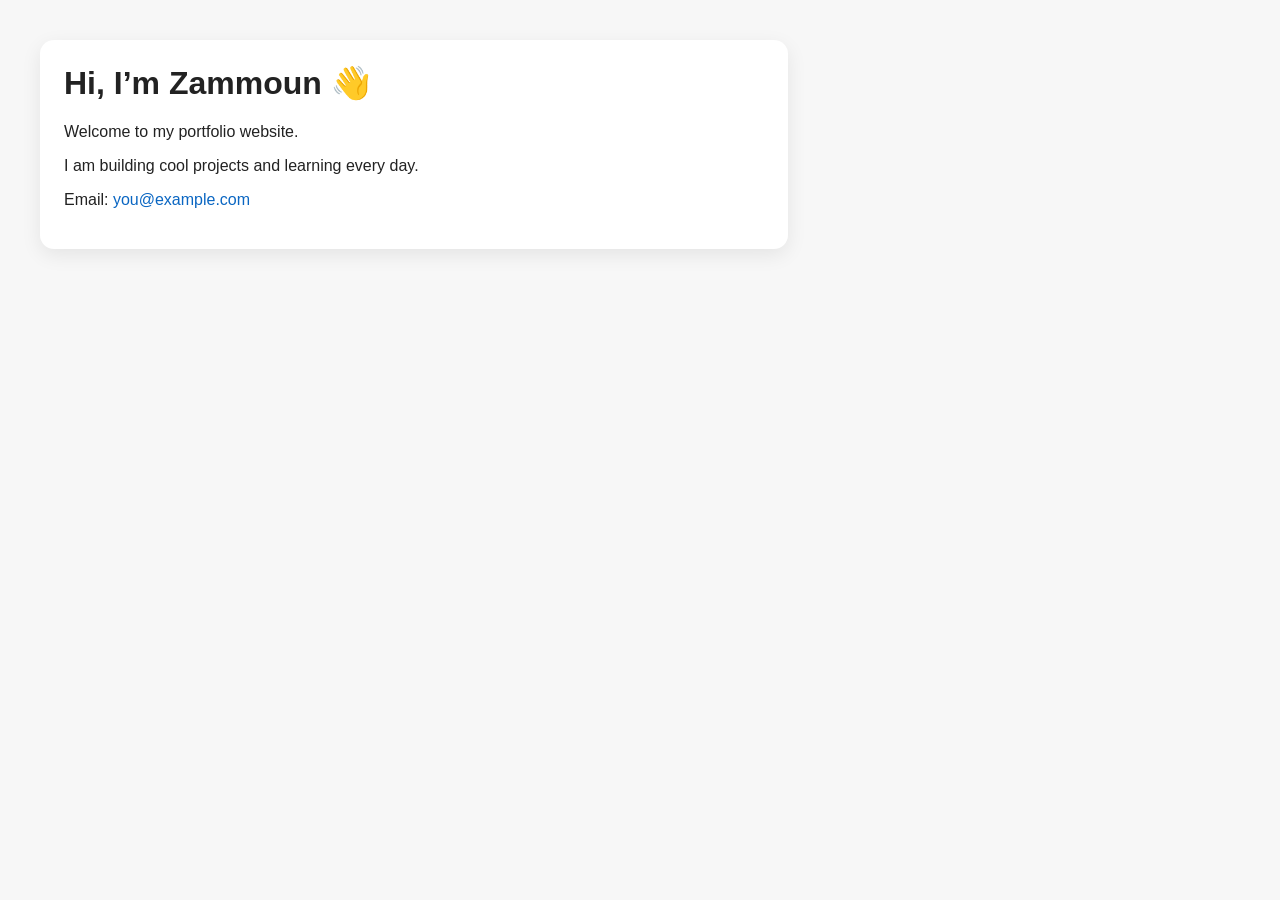
==== index_Version2.html @ 5772688d "Add files via upload" ====
<!doctype html>
<html lang="en">
<head>
  <meta charset="UTF-8" />
  <meta name="viewport" content="width=device-width, initial-scale=1.0" />
  <title>Zammoun Portfolio</title>
  <style>
    body { font-family: Arial, sans-serif; margin: 40px; background:#f7f7f7; color:#222; }
    .card { max-width: 700px; background:white; padding:24px; border-radius:14px; box-shadow:0 6px 20px rgba(0,0,0,.08); }
    h1 { margin-top:0; }
    a { color:#0a66c2; text-decoration:none; }
  </style>
</head>
<body>
  <div class="card">
    <h1>Hi, I’m Zammoun 👋</h1>
    <p>Welcome to my portfolio website.</p>
    <p>I am building cool projects and learning every day.</p>
    <p>Email: <a href="mailto:you@example.com">you@example.com</a></p>
  </div>
</body>
</html>
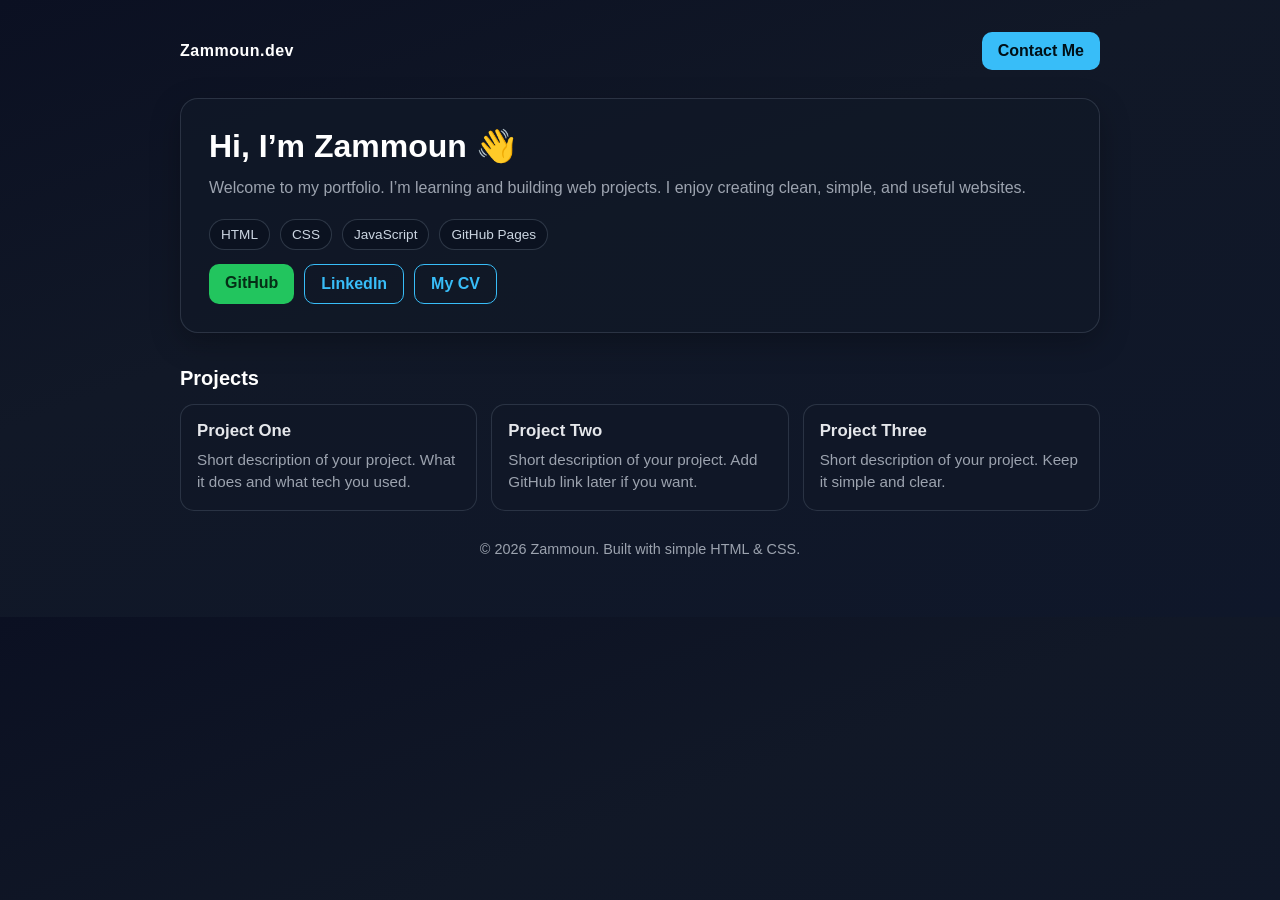
==== commit 605daaea: "Update index_Version2.html" ====
--- a/index_Version2.html
+++ b/index_Version2.html
@@ -3,20 +3,181 @@
 <head>
   <meta charset="UTF-8" />
   <meta name="viewport" content="width=device-width, initial-scale=1.0" />
-  <title>Zammoun Portfolio</title>
+  <title>Zammoun | Portfolio</title>
+  <meta name="description" content="Zammoun's personal portfolio website" />
   <style>
-    body { font-family: Arial, sans-serif; margin: 40px; background:#f7f7f7; color:#222; }
-    .card { max-width: 700px; background:white; padding:24px; border-radius:14px; box-shadow:0 6px 20px rgba(0,0,0,.08); }
-    h1 { margin-top:0; }
-    a { color:#0a66c2; text-decoration:none; }
+    :root{
+      --bg:#0f172a;
+      --card:#111827;
+      --text:#e5e7eb;
+      --muted:#9ca3af;
+      --accent:#38bdf8;
+      --accent2:#22c55e;
+      --white:#ffffff;
+    }
+    *{box-sizing:border-box}
+    body{
+      margin:0;
+      font-family:Arial, Helvetica, sans-serif;
+      background:linear-gradient(160deg,#0b1022,#111827 40%,#0f172a);
+      color:var(--text);
+    }
+    .wrap{
+      max-width:960px;
+      margin:0 auto;
+      padding:32px 20px 60px;
+    }
+    .nav{
+      display:flex;
+      justify-content:space-between;
+      align-items:center;
+      margin-bottom:28px;
+    }
+    .logo{
+      font-weight:700;
+      letter-spacing:.5px;
+      color:var(--white);
+    }
+    .btn{
+      display:inline-block;
+      padding:10px 16px;
+      border-radius:10px;
+      text-decoration:none;
+      color:#001018;
+      background:var(--accent);
+      font-weight:700;
+    }
+    .hero{
+      background:rgba(17,24,39,.75);
+      border:1px solid rgba(148,163,184,.2);
+      border-radius:18px;
+      padding:28px;
+      box-shadow:0 10px 30px rgba(0,0,0,.25);
+    }
+    h1{
+      margin:0 0 10px;
+      font-size:2rem;
+      color:var(--white);
+    }
+    .lead{
+      margin:0 0 18px;
+      color:var(--muted);
+      line-height:1.6;
+    }
+    .tags{
+      display:flex;
+      flex-wrap:wrap;
+      gap:10px;
+      margin:16px 0 4px;
+    }
+    .tag{
+      background:#0b1220;
+      border:1px solid rgba(148,163,184,.25);
+      color:#cbd5e1;
+      padding:7px 11px;
+      border-radius:999px;
+      font-size:.85rem;
+    }
+    h2{
+      margin:34px 0 14px;
+      font-size:1.25rem;
+      color:var(--white);
+    }
+    .grid{
+      display:grid;
+      grid-template-columns:repeat(auto-fit,minmax(220px,1fr));
+      gap:14px;
+    }
+    .card{
+      background:rgba(17,24,39,.8);
+      border:1px solid rgba(148,163,184,.2);
+      border-radius:14px;
+      padding:16px;
+    }
+    .card h3{
+      margin:0 0 8px;
+      font-size:1.05rem;
+    }
+    .card p{
+      margin:0;
+      color:var(--muted);
+      line-height:1.5;
+      font-size:.95rem;
+    }
+    .links{
+      display:flex;
+      gap:10px;
+      flex-wrap:wrap;
+      margin-top:14px;
+    }
+    .btn-alt{
+      background:transparent;
+      color:var(--accent);
+      border:1px solid var(--accent);
+    }
+    .btn-green{
+      background:var(--accent2);
+      color:#052e16;
+    }
+    footer{
+      margin-top:30px;
+      color:var(--muted);
+      font-size:.9rem;
+      text-align:center;
+    }
   </style>
 </head>
 <body>
-  <div class="card">
-    <h1>Hi, I’m Zammoun 👋</h1>
-    <p>Welcome to my portfolio website.</p>
-    <p>I am building cool projects and learning every day.</p>
-    <p>Email: <a href="mailto:you@example.com">you@example.com</a></p>
+  <div class="wrap">
+    <div class="nav">
+      <div class="logo">Zammoun.dev</div>
+      <a class="btn" href="mailto:youremail@example.com">Contact Me</a>
+    </div>
+
+    <section class="hero">
+      <h1>Hi, I’m Zammoun 👋</h1>
+      <p class="lead">
+        Welcome to my portfolio. I’m learning and building web projects.
+        I enjoy creating clean, simple, and useful websites.
+      </p>
+
+      <div class="tags">
+        <span class="tag">HTML</span>
+        <span class="tag">CSS</span>
+        <span class="tag">JavaScript</span>
+        <span class="tag">GitHub Pages</span>
+      </div>
+
+      <div class="links">
+        <a class="btn btn-green" href="https://github.com/Zammoun" target="_blank">GitHub</a>
+        <a class="btn btn-alt" href="#" target="_blank">LinkedIn</a>
+        <a class="btn btn-alt" href="#" target="_blank">My CV</a>
+      </div>
+    </section>
+
+    <h2>Projects</h2>
+    <section class="grid">
+      <article class="card">
+        <h3>Project One</h3>
+        <p>Short description of your project. What it does and what tech you used.</p>
+      </article>
+      <article class="card">
+        <h3>Project Two</h3>
+        <p>Short description of your project. Add GitHub link later if you want.</p>
+      </article>
+      <article class="card">
+        <h3>Project Three</h3>
+        <p>Short description of your project. Keep it simple and clear.</p>
+      </article>
+    </section>
+
+    <footer>
+      © <span id="year"></span> Zammoun. Built with simple HTML & CSS.
+    </footer>
   </div>
+
+  <script>
+    document.getElementById("year").textContent = new Date().getFullYear();
+  </script>
 </body>
-</html>+</html>
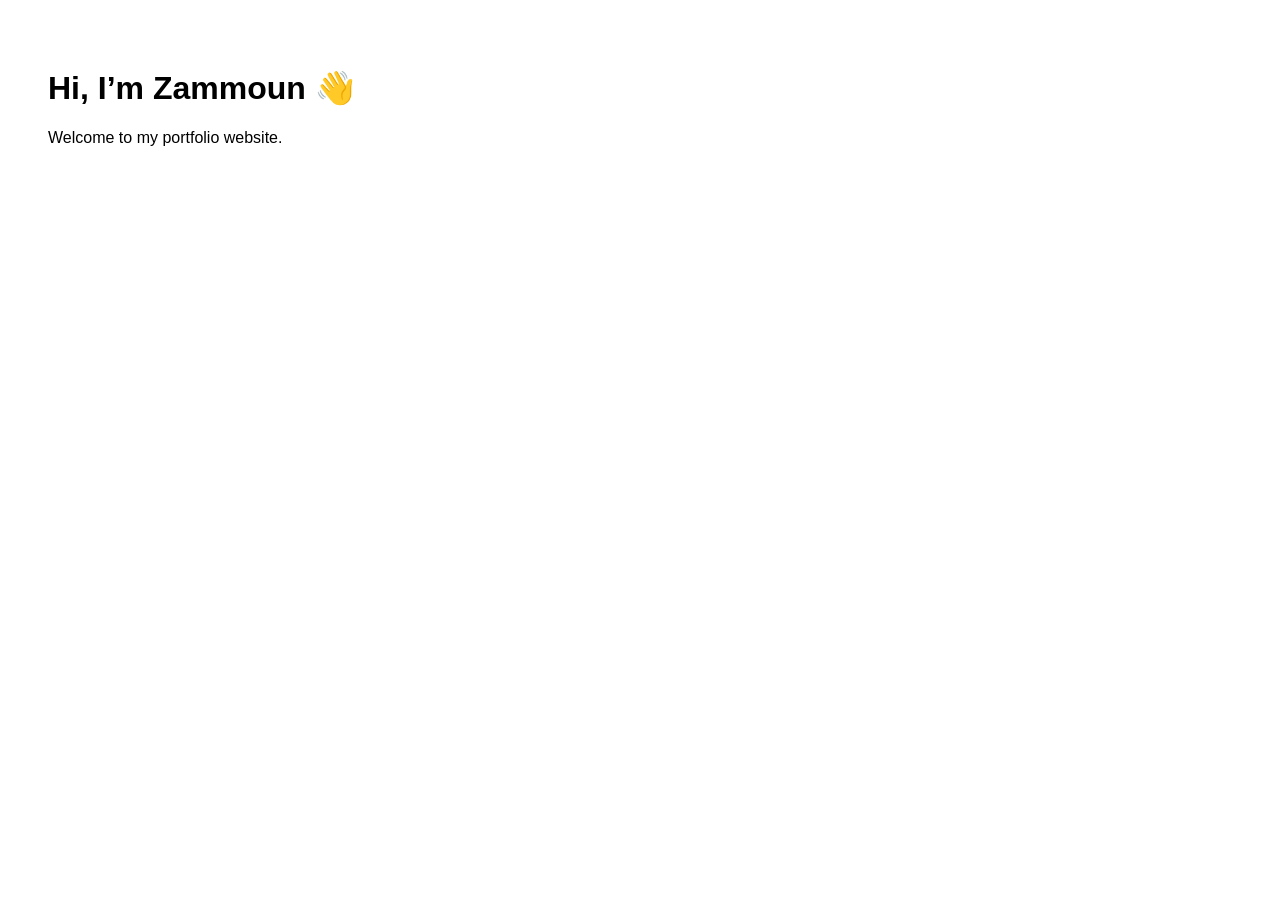
==== commit 95ff0e05: "Update index_Version2.html" ====
--- a/index_Version2.html
+++ b/index_Version2.html
@@ -1,183 +1,8 @@
 <!doctype html>
-<html lang="en">
-<head>
-  <meta charset="UTF-8" />
-  <meta name="viewport" content="width=device-width, initial-scale=1.0" />
-  <title>Zammoun | Portfolio</title>
-  <meta name="description" content="Zammoun's personal portfolio website" />
-  <style>
-    :root{
-      --bg:#0f172a;
-      --card:#111827;
-      --text:#e5e7eb;
-      --muted:#9ca3af;
-      --accent:#38bdf8;
-      --accent2:#22c55e;
-      --white:#ffffff;
-    }
-    *{box-sizing:border-box}
-    body{
-      margin:0;
-      font-family:Arial, Helvetica, sans-serif;
-      background:linear-gradient(160deg,#0b1022,#111827 40%,#0f172a);
-      color:var(--text);
-    }
-    .wrap{
-      max-width:960px;
-      margin:0 auto;
-      padding:32px 20px 60px;
-    }
-    .nav{
-      display:flex;
-      justify-content:space-between;
-      align-items:center;
-      margin-bottom:28px;
-    }
-    .logo{
-      font-weight:700;
-      letter-spacing:.5px;
-      color:var(--white);
-    }
-    .btn{
-      display:inline-block;
-      padding:10px 16px;
-      border-radius:10px;
-      text-decoration:none;
-      color:#001018;
-      background:var(--accent);
-      font-weight:700;
-    }
-    .hero{
-      background:rgba(17,24,39,.75);
-      border:1px solid rgba(148,163,184,.2);
-      border-radius:18px;
-      padding:28px;
-      box-shadow:0 10px 30px rgba(0,0,0,.25);
-    }
-    h1{
-      margin:0 0 10px;
-      font-size:2rem;
-      color:var(--white);
-    }
-    .lead{
-      margin:0 0 18px;
-      color:var(--muted);
-      line-height:1.6;
-    }
-    .tags{
-      display:flex;
-      flex-wrap:wrap;
-      gap:10px;
-      margin:16px 0 4px;
-    }
-    .tag{
-      background:#0b1220;
-      border:1px solid rgba(148,163,184,.25);
-      color:#cbd5e1;
-      padding:7px 11px;
-      border-radius:999px;
-      font-size:.85rem;
-    }
-    h2{
-      margin:34px 0 14px;
-      font-size:1.25rem;
-      color:var(--white);
-    }
-    .grid{
-      display:grid;
-      grid-template-columns:repeat(auto-fit,minmax(220px,1fr));
-      gap:14px;
-    }
-    .card{
-      background:rgba(17,24,39,.8);
-      border:1px solid rgba(148,163,184,.2);
-      border-radius:14px;
-      padding:16px;
-    }
-    .card h3{
-      margin:0 0 8px;
-      font-size:1.05rem;
-    }
-    .card p{
-      margin:0;
-      color:var(--muted);
-      line-height:1.5;
-      font-size:.95rem;
-    }
-    .links{
-      display:flex;
-      gap:10px;
-      flex-wrap:wrap;
-      margin-top:14px;
-    }
-    .btn-alt{
-      background:transparent;
-      color:var(--accent);
-      border:1px solid var(--accent);
-    }
-    .btn-green{
-      background:var(--accent2);
-      color:#052e16;
-    }
-    footer{
-      margin-top:30px;
-      color:var(--muted);
-      font-size:.9rem;
-      text-align:center;
-    }
-  </style>
-</head>
-<body>
-  <div class="wrap">
-    <div class="nav">
-      <div class="logo">Zammoun.dev</div>
-      <a class="btn" href="mailto:youremail@example.com">Contact Me</a>
-    </div>
-
-    <section class="hero">
-      <h1>Hi, I’m Zammoun 👋</h1>
-      <p class="lead">
-        Welcome to my portfolio. I’m learning and building web projects.
-        I enjoy creating clean, simple, and useful websites.
-      </p>
-
-      <div class="tags">
-        <span class="tag">HTML</span>
-        <span class="tag">CSS</span>
-        <span class="tag">JavaScript</span>
-        <span class="tag">GitHub Pages</span>
-      </div>
-
-      <div class="links">
-        <a class="btn btn-green" href="https://github.com/Zammoun" target="_blank">GitHub</a>
-        <a class="btn btn-alt" href="#" target="_blank">LinkedIn</a>
-        <a class="btn btn-alt" href="#" target="_blank">My CV</a>
-      </div>
-    </section>
-
-    <h2>Projects</h2>
-    <section class="grid">
-      <article class="card">
-        <h3>Project One</h3>
-        <p>Short description of your project. What it does and what tech you used.</p>
-      </article>
-      <article class="card">
-        <h3>Project Two</h3>
-        <p>Short description of your project. Add GitHub link later if you want.</p>
-      </article>
-      <article class="card">
-        <h3>Project Three</h3>
-        <p>Short description of your project. Keep it simple and clear.</p>
-      </article>
-    </section>
-
-    <footer>
-      © <span id="year"></span> Zammoun. Built with simple HTML & CSS.
-    </footer>
-  </div>
-
-  <script>
-    document.getElementById("year").textContent = new Date().getFullYear();
-  </script>
-</body>
+<html>
+  <head><meta charset="UTF-8"><meta name="viewport" content="width=device-width, initial-scale=1"><title>My Portfolio</title></head>
+  <body style="font-family:Arial;padding:40px">
+    <h1>Hi, I’m Zammoun 👋</h1>
+    <p>Welcome to my portfolio website.</p>
+  </body>
 </html>
